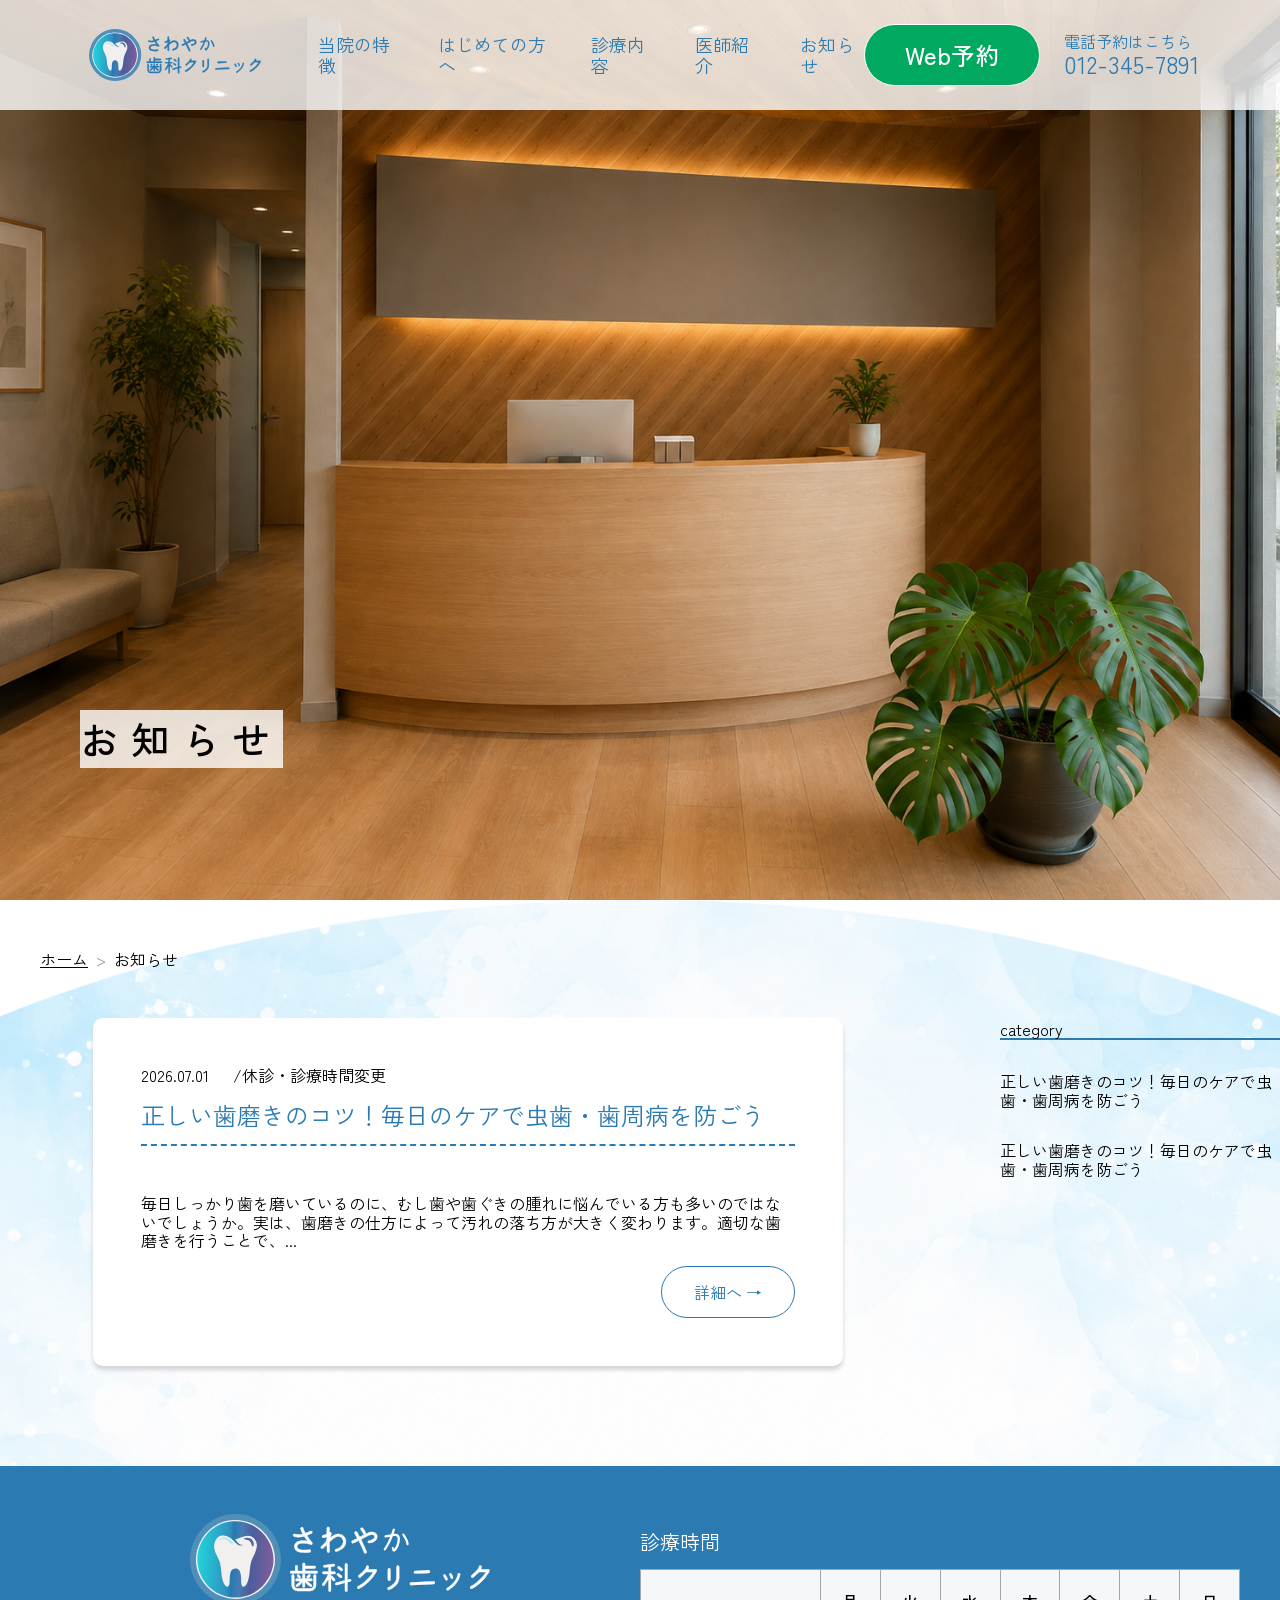
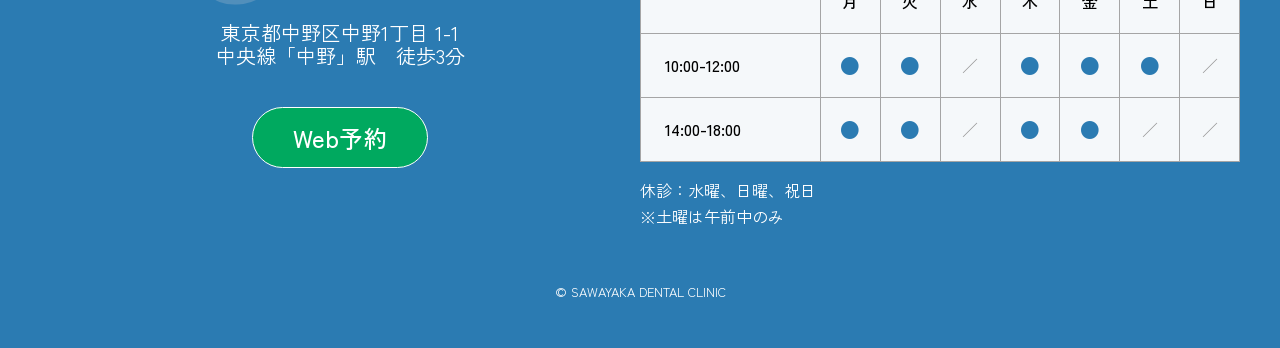
==== blog/index.html @ cb3d6bd6 "ブログページ作成（レイアウト未調整）" ====
<!doctype html>
<html lang="ja">
  <head>
    <meta charset="UTF-8" />
    <meta
      name="description"
      content="中野区のさわやか歯科クリニック。小さなお子さまからご年配の方まで安心して通える歯科医院です。痛みの少ない治療、予防歯科、最新設備でお口の健康をサポートします。"
    />
    <meta name="viewport" content="width=device-width, initial-scale=1.0" />
    <link rel="stylesheet" href="../css/destyle.css" />
    <link rel="preconnect" href="https://fonts.googleapis.com" />
    <link rel="preconnect" href="https://fonts.gstatic.com" crossorigin />
    <link
      href="https://fonts.googleapis.com/css2?family=Josefin+Sans:ital,wght@0,100..700;1,100..700&family=Zen+Kaku+Gothic+New&display=swap"
      rel="stylesheet"
    />
    <link rel="stylesheet" href="../css/style.css" />
    <title>お知らせ</title>
  </head>

  <body>
    <!-- ヘッダー -->
    <header id="header-area">
      <div class="header-menu">
        <!-- ロゴ -->
        <a href="../index.html" class="header-logo">
          <img src="../img/logo2.svg" alt="さわやか歯科医院ロゴ" />
        </a>
        <!-- ナビゲーション -->
        <nav id="header-navigation">
          <ul>
            <li><a href="../concept/index.html">当院の特徴</a></li>
            <li><a href="../new/index.html">はじめての方へ</a></li>
            <li><a href="../services/index.html">診療内容</a></li>
            <li><a href="../doctors/index.html">医師紹介</a></li>
            <li><a href="../blog/index.html">お知らせ</a></li>
          </ul>
        </nav>
      </div>

      <div class="header-contact">
        <a href="#" class="cta-button">Web予約</a>
        <div>
          <p class="tel-title">電話予約はこちら</p>
          <p class="tel-num">012-345-7891</p>
        </div>
      </div>

      <button
        id="hamburger-button"
        type="button"
        aria-label="メニュー"
        aria-controls="sp-navigation"
        aria-expanded="false"
      >
        <span></span>
        <span></span>
        <span></span>
      </button>

      <!-- SPナビゲーション -->
      <nav id="sp-navigation">
        <ul>
          <li><a href="../index.html">ホーム</a></li>
          <li><a href="../concept/index.html">当院の特徴</a></li>
          <li><a href="../new/index.html">はじめての方へ</a></li>
          <li><a href="../services/index.html">診療内容</a></li>
          <li><a href="../doctors/index.html">医師紹介</a></li>
          <li><a href="../blog/index.html">お知らせ</a></li>
        </ul>
      </nav>
    </header>
    <!-- ヘッダーここまで-->

    <main>
      <!-- First View -->
      <section id="fv">
        <picture class="fv-area">
          <!-- 800px以下：SP用 -->
          <source media="(max-width: 800px)" srcset="../img/lobby.png" />
          <!-- 1000px以下：tablet用 -->
          <source media="(max-width: 1050px)" srcset="../img/lobby.png" />
          <img
            class="fv-image fv-image--center"
            src="../img/lobby.png"
            alt="受付"
          />
        </picture>
        <div class="fv-copy">
          <h1 class="fv-message-main">
            <span class="fv-message-sub">お知らせ</span>
          </h1>
        </div>
      </section>
      <!-- First View ここまで-->

      <div class="blog-page">
        <div class="blog-layout subpage-content">
          <div>
            <!-- パンくず-->
            <div class="container section">
              <nav class="breadcrumb" aria-label="パンくずリスト">
                <ol class="breadcrumb-list">
                  <li><a href="/">ホーム</a></li>
                  <li aria-current="page">お知らせ</li>
                </ol>
              </nav>
            </div>
            <!-- パンくずここまで-->

            <!-- ブログ -->
            <section class="blog-list">
              <div class="blog-card">
                <div class="blog-card-info">
                  <p>2026.07.01</p>
                  <p>/休診・診療時間変更</p>
                </div>
                <h2>正しい歯磨きのコツ！毎日のケアで虫歯・歯周病を防ごう</h2>
                <div class="card-divider"></div>
                <p>
                  毎日しっかり歯を磨いているのに、むし歯や歯ぐきの腫れに悩んでいる方も多いのではないでしょうか。実は、歯磨きの仕方によって汚れの落ち方が大きく変わります。適切な歯磨きを行うことで、...
                </p>
                <div class="blog-button">
                  <a href="#" class="primary-button">詳細へ →</a>
                </div>
              </div>
            </section>
            <!-- ブログここまで -->
          </div>

          <!-- サイドバー -->
          <aside class="sidebar">
            <div class="sidebar-category">
              <div class="sidebar-category-title">category</div>
              <div>正しい歯磨きのコツ！毎日のケアで虫歯・歯周病を防ごう</div>
              <div>正しい歯磨きのコツ！毎日のケアで虫歯・歯周病を防ごう</div>
            </div>
            
          </aside>
          <!-- サイドバーここまで -->
        </div>
      </div>

      <!-- footer -->
      <footer class="footer">
        <div class="container">
          <div class="footer-info">
            <!-- フッター左側 -->
            <div class="footer-contents">
              <div class="footer-address">
                <div class="footer-logo">
                  <!-- ロゴ -->
                  <a href="index.html">
                    <img
                      src="../img/logo2_white.svg"
                      alt="さわやか歯科医院ロゴ"
                    />
                  </a>
                </div>
                <address>
                  <p>東京都中野区中野1丁目 1-1</p>
                  <p>中央線「中野」駅　徒歩3分</p>
                </address>
              </div>
              <div class="footer-cta">
                <a href="#" class="cta-button">Web予約</a>
              </div>
            </div>
            <!-- フッター左側ここまで -->
            <!-- 診療時間 -->
            <div class="schedule-block">
              <h2>診療時間</h2>
              <div class="schedule-table">
                <div class="schedule-cell schedule-corner"></div>
                <div class="schedule-cell schedule-day">月</div>
                <div class="schedule-cell schedule-day">火</div>
                <div class="schedule-cell schedule-day">水</div>
                <div class="schedule-cell schedule-day">木</div>
                <div class="schedule-cell schedule-day">金</div>
                <div class="schedule-cell schedule-day">土</div>
                <div class="schedule-cell schedule-day">日</div>

                <div class="schedule-cell schedule-time">10:00-12:00</div>
                <div class="schedule-cell schedule-mark">●</div>
                <div class="schedule-cell schedule-mark">●</div>
                <div class="schedule-cell schedule-mark schedule-closed">
                  ／
                </div>
                <div class="schedule-cell schedule-mark">●</div>
                <div class="schedule-cell schedule-mark">●</div>
                <div class="schedule-cell schedule-mark">●</div>
                <div class="schedule-cell schedule-mark schedule-closed">
                  ／
                </div>

                <div class="schedule-cell schedule-time">14:00-18:00</div>
                <div class="schedule-cell schedule-mark">●</div>
                <div class="schedule-cell schedule-mark">●</div>
                <div class="schedule-cell schedule-mark schedule-closed">
                  ／
                </div>
                <div class="schedule-cell schedule-mark">●</div>
                <div class="schedule-cell schedule-mark">●</div>
                <div class="schedule-cell schedule-mark schedule-closed">
                  ／
                </div>
                <div class="schedule-cell schedule-mark schedule-closed">
                  ／
                </div>
              </div>
              <p class="schedule-note">
                休診：水曜、日曜、祝日<br />
                ※土曜は午前中のみ
              </p>
            </div>
            <!-- 診療時間 ここまで-->
          </div>
          <div class="footer-map">
            <iframe
              title="さわやか歯科医院 地図"
              src="https://www.google.com/maps/embed?pb=!1m14!1m8!1m3!1d3239.833121392787!2d139.6651018!3d35.705724!3m2!1i1024!2i768!4f13.1!3m3!1m2!1s0x6018f296b32f3571%3A0x568104f2ac34074e!2z5Lit6YeO6aeF!5e0!3m2!1sja!2sjp!4v1785392628953!5m2!1sja!2sjp"
              allowfullscreen=""
              loading="lazy"
              referrerpolicy="strict-origin-when-cross-origin"
            ></iframe>
          </div>
          <div class="footer-copyright">
            <small> &copy; SAWAYAKA DENTAL CLINIC </small>
          </div>
        </div>
      </footer>
      <!-- footer ここまで-->
    </main>

    <script src="../js/top.js"></script>
  </body>
</html>
---- css/destyle.css ----
/*! destyle.css v4.0.1 | MIT License | https://github.com/nicolas-cusan/destyle.css */

/* Reset box-model and set borders */
/* ============================================ */

*,
::before,
::after {
  box-sizing: border-box;
  border-style: solid;
  border-width: 0;
  min-width: 0;
}

/* Document */
/* ============================================ */

/**
 * 1. Correct the line height in all browsers.
 * 2. Prevent adjustments of font size after orientation changes in iOS.
 * 3. Remove gray overlay on links for iOS.
 */

html {
  line-height: 1.15; /* 1 */
  -webkit-text-size-adjust: 100%; /* 2 */
  -webkit-tap-highlight-color: transparent; /* 3*/
}

/* Sections */
/* ============================================ */

/**
 * Remove the margin in all browsers.
 */

body {
  margin: 0;
}

/**
 * Render the `main` element consistently in IE.
 */

main {
  display: block;
}

/* Vertical rhythm */
/* ============================================ */

p,
table,
blockquote,
address,
pre,
iframe,
form,
figure,
dl {
  margin: 0;
}

/* Headings */
/* ============================================ */

h1,
h2,
h3,
h4,
h5,
h6 {
  font-size: inherit;
  font-weight: inherit;
  margin: 0;
}

/* Lists (enumeration) */
/* ============================================ */

ul,
ol {
  margin: 0;
  padding: 0;
  list-style: none;
}

/* Lists (definition) */
/* ============================================ */

dt {
  font-weight: bold;
}

dd {
  margin-left: 0;
}

/* Grouping content */
/* ============================================ */

/**
 * 1. Add the correct box sizing in Firefox.
 * 2. Show the overflow in Edge and IE.
 */

hr {
  box-sizing: content-box; /* 1 */
  height: 0; /* 1 */
  overflow: visible; /* 2 */
  border-top-width: 1px;
  margin: 0;
  clear: both;
  color: inherit;
}

/**
 * 1. Correct the inheritance and scaling of font size in all browsers.
 * 2. Correct the odd `em` font sizing in all browsers.
 */

pre {
  font-family: monospace, monospace; /* 1 */
  font-size: inherit; /* 2 */
}

address {
  font-style: inherit;
}

/* Text-level semantics */
/* ============================================ */

/**
 * Remove the gray background on active links in IE 10.
 */

a {
  background-color: transparent;
  text-decoration: none;
  color: inherit;
}

/**
 * 1. Remove the bottom border in Chrome 57-
 * 2. Add the correct text decoration in Chrome, Edge, IE, Opera, and Safari.
 */

abbr[title] {
  text-decoration: underline dotted; /* 2 */
}

/**
 * Add the correct font weight in Chrome, Edge, and Safari.
 */

b,
strong {
  font-weight: bolder;
}

/**
 * 1. Correct the inheritance and scaling of font size in all browsers.
 * 2. Correct the odd `em` font sizing in all browsers.
 */

code,
kbd,
samp {
  font-family: monospace, monospace; /* 1 */
  font-size: inherit; /* 2 */
}

/**
 * Add the correct font size in all browsers.
 */

small {
  font-size: 80%;
}

/**
 * Prevent `sub` and `sup` elements from affecting the line height in
 * all browsers.
 */

sub,
sup {
  font-size: 75%;
  line-height: 0;
  position: relative;
  vertical-align: baseline;
}

sub {
  bottom: -0.25em;
}

sup {
  top: -0.5em;
}

/* Replaced content */
/* ============================================ */

/**
 * Prevent vertical alignment issues.
 */

svg,
img,
embed,
object,
iframe {
  vertical-align: bottom;
}

/* Forms */
/* ============================================ */

/**
 * Reset form fields to make them styleable.
 * 1. Make form elements stylable across systems iOS especially.
 * 2. Inherit text-transform from parent.
 */

button,
input,
optgroup,
select,
textarea {
  -webkit-appearance: none; /* 1 */
  appearance: none;
  vertical-align: middle;
  color: inherit;
  font: inherit;
  background: transparent;
  padding: 0;
  margin: 0;
  border-radius: 0;
  text-align: inherit;
  text-transform: inherit; /* 2 */
}

/**
 * Correct cursors for clickable elements.
 */

button,
[type="button"],
[type="reset"],
[type="submit"] {
  cursor: pointer;
}

button:disabled,
[type="button"]:disabled,
[type="reset"]:disabled,
[type="submit"]:disabled {
  cursor: default;
}

/**
 * Improve outlines for Firefox and unify style with input elements & buttons.
 */

:-moz-focusring {
  outline: auto;
}

select:disabled {
  opacity: inherit;
}

/**
 * Remove padding
 */

option {
  padding: 0;
}

/**
 * Reset to invisible
 */

fieldset {
  margin: 0;
  padding: 0;
  min-width: 0;
}

legend {
  padding: 0;
}

/**
 * Add the correct vertical alignment in Chrome, Firefox, and Opera.
 */

progress {
  vertical-align: baseline;
}

/**
 * Remove the default vertical scrollbar in IE 10+.
 */

textarea {
  overflow: auto;
}

/**
 * Correct the cursor style of increment and decrement buttons in Chrome.
 */

[type="number"]::-webkit-inner-spin-button,
[type="number"]::-webkit-outer-spin-button {
  height: auto;
}

/**
 * Correct the outline style in Safari.
 */

[type="search"] {
  outline-offset: -2px; /* 1 */
}

/**
 * Remove the inner padding in Chrome and Safari on macOS.
 */

[type="search"]::-webkit-search-decoration {
  -webkit-appearance: none;
}

/**
 * 1. Correct the inability to style clickable types in iOS and Safari.
 * 2. Fix font inheritance.
 */

::-webkit-file-upload-button {
  -webkit-appearance: button; /* 1 */
  font: inherit; /* 2 */
}

/**
 * Fix appearance for Firefox
 */
[type="number"] {
  -moz-appearance: textfield;
}

/**
 * Clickable labels
 */

label[for] {
  cursor: pointer;
}

/* Interactive */
/* ============================================ */

/*
 * Add the correct display in Edge, IE 10+, and Firefox.
 */

details {
  display: block;
}

/*
 * Add the correct display in all browsers.
 */

summary {
  display: list-item;
}

/*
 * Remove outline for editable content.
 */

[contenteditable]:focus {
  outline: auto;
}

/* Tables */
/* ============================================ */

/**
1. Correct table border color inheritance in all Chrome and Safari.
*/

table {
  border-color: inherit; /* 1 */
  border-collapse: collapse;
}

caption {
  text-align: left;
}

td,
th {
  vertical-align: top;
  padding: 0;
}

th {
  text-align: left;
  font-weight: bold;
}
---- css/style.css ----
/* 共通 */

:root {
  --color-mainblue: #2b7bb2;
  --color-cta-normal: #00a95f;
  --color-border: #a5a5a5;
  --color-blog-card: #ffffff;  
  --header-height: 110px;

}

body {
  font-family: "Zen Kaku Gothic New", sans-serif;
}

.container {
  width: min(1280px, calc(100% - 80px));
  margin: 0 auto;
}

.container--sm {
  width: min(1000px, calc(100% - 80px));
  margin: 0 auto;
}

.section {
  padding: 50px 0;
}

.section-title {
  font-size: 32px;
  font-weight: 500;
  color: var(--color-mainblue);
  text-align: center;
  margin-bottom: 64px;
}

.section-title--sm {
  font-size: 20px;
  font-weight: 500;
  text-align: left;
  margin-bottom: 40px;
}

.primary-button {
  display: block;
  padding: 16px 32px;
  text-align: center;
  font-size: 16px;
  border-radius: 30px;
  border: 1px solid var(--color-mainblue);
  background-color: #ffffff;
  color: var(--color-mainblue);
  cursor: pointer;
}

.primary-button--sm {
  margin: 32px 0 0 auto;
  padding: 10px 24px;
  font-size: 16px;
}

.concept-card {
  display: flex;
  flex-direction: column;
  align-items: center;
  gap: 24px;
}

.card-title {
  text-align: center;
  font-size: 20px;
  font-weight: 500;
}

.sp {
  display: none;
}

.fv-area {
  display: block;
  width: 100%;
  height: 100%;
}

.fv-image {
  display: block;
  width: 100%;
  height: 100%;
  object-fit: cover;
  object-position: left center;
}

.fv-image--right {
  object-position: right center;
}

.fv-image--center {
  object-position: center center;
}

.subpage-content {
  background-image: url("../img/background.png");
  background-repeat: no-repeat;
  background-position: center top;
  background-size: cover;
}

.card-divider {
  border-bottom: 2px dashed var(--color-mainblue);
  margin-bottom: 32px;
}

/* ヘッダ */
#header-area {
  position: fixed;
  top: 0;
  left: 0;
  z-index: 100;
  display: flex;
  justify-content: space-between;
  align-items: center;
  width: 100%;
  height: var(--header-height);
  background-color: rgb(255, 255, 255, 0.8);
  padding: 0 80px;
}

.header-menu {
  display: flex;
  align-items: center;
  gap: 48px;
}

.header-logo {
  width: 190px;
  height: 52px;
  flex-shrink: 0;
}

.header-logo img {
  display: block;
  width: 100%;
  height: 100%;
}

#header-navigation ul {
  display: flex;
  gap: 40px;
  list-style: none;
}

#header-navigation li {
  font-size: clamp(16px, 1.4vw, 20px);
}

#header-navigation a {
  text-decoration: none;
  color: var(--color-mainblue);
}

.header-contact {
  display: flex;
  white-space: nowrap;
  flex-shrink: 0;
  align-items: center;
  gap: 24px;
}

.tel-title {
  font-size: 16px;
  color: var(--color-mainblue);
}

.tel-num {
  font-size: 24px;
  color: var(--color-mainblue);
}

.cta-button {
  display: inline-block;
  background-color: var(--color-cta-normal);
  padding: 16px 40px;
  border-radius: 50px;
  cursor: pointer;
  font-size: 24px;
  font-weight: 500;
  color: #ffffff;
  border: 1px solid #ffffff;
}

#hamburger-button {
  display: none;
}

/* SPメニュー */
#sp-navigation {
  position: fixed;
  top: var(--header-height);
  left: 0px;
  width: 100%;
  background-color: #bbecee;
  transform: translateY(calc(-100% - var(--header-height)));
  transition: transform 0.3s ease;
}

#sp-navigation.is-opened {
  transform: translateY(0);
}

#sp-navigation ul {
  padding-top: 40px;
}

#sp-navigation li {
  text-align: center;
  padding: 32px 0;
  border-bottom: 1px solid var(--color-mainblue);
}

/* フッター */
.footer {
  background-color: var(--color-mainblue);
  padding: 48px 0;
}

.footer-info {
  display: flex;
  justify-content: space-between;
  margin-bottom: 56px;
}

.footer-contents {
  display: flex;
  flex-direction: column;
}

.footer address {
  text-align: center;
  margin-bottom: 40px;
  font-size: 20px;
}

.footer-address-note {
  font-size: 16px; 
}

.footer-logo {
  margin-bottom: 16px;
}

.footer-logo img {
  display: block;
  width: 50%;
  margin: 0 auto;
}

.footer-cta {
  display: flex;
  justify-content: center;
}

.footer-contents,
.footer .schedule-block {
  flex: 1;
}

.footer-map {
  margin-bottom: 56px;
}

.footer iframe {
  width: 100%;
  height: 300px;
  border: 0;
}

.footer-copyright {
  display: flex;
  justify-content: center;
}

.footer small,
.footer h2,
.footer p {
  color: #ffffff;
}

.footer h2 {
  font-size: 20px;
  margin: 16px 0;
}

.footer-map {
  display: none;
}

.home .footer-map {
  display: block;
}

/* パンくず */

.breadcrumb-list {
  display: flex;
  flex-wrap: wrap;
  gap: 0.5rem;
  list-style: none;
  padding: 0;
  margin: 0;
}

.breadcrumb-list li + li::before {
  content: ">";
  margin-right: 0.5rem;
  color: #999;
}

.breadcrumb-list a {
  text-decoration: underline;
}

/* ========================================
   トップページ
======================================== */

/* First view */
#fv {
  height: 100vh;
  overflow: hidden;
  position: relative;
}

.fv-copy {
  position: absolute;
  bottom: 100px;
  left: 80px;
  font-weight: 500;
  /* color: var(--color-mainblue); */
  letter-spacing: 0.2em;
  line-height: 1.5;
}

.fv-message-main {
  font-size: clamp(42px, 5vw, 72px);
  letter-spacing: 0.2em;
}

.fv-message-sub {
  display: inline-block;
  font-size: clamp(28px, 3vw, 48px);
  background-color: rgb(255, 255, 255, 0.8);
  margin-bottom: 32px;
}

.fv-message-title {
  display: block;
  background-color: rgb(255, 255, 255, 0.8);
}

/* 診療時間とお知らせ */
#schedule .container {
  display: flex;
  align-items: flex-start;
  gap: 120px;
}

#schedule .news-block,
#schedule .schedule-block {
  flex: 1 1 0;
}

/* お知らせ */
.news-list {
  list-style: none;
  margin-bottom: 24px;
}

.news-item {
  display: flex;
  align-items: baseline;
  gap: 80px;
  padding: 16px 0;
  border-bottom: 1px dotted var(--color-border);
}

.news-date {
  flex-shrink: 0;
  font-size: 16px;
}

.news-text {
  font-size: 16px;
}

.news-button {
  display: flex;
  justify-content: flex-end;
}

/* 診療時間 */
.schedule-table {
  display: grid;
  grid-template-columns: 180px repeat(7, 1fr);
  border-top: 1px solid var(--color-border);
  border-left: 1px solid var(--color-border);
  background-color: #f5f8fa;
}

.schedule-cell {
  display: flex;
  align-items: center;
  justify-content: center;
  height: 64px;
  border-right: 1px solid var(--color-border);
  border-bottom: 1px solid var(--color-border);
  font-size: 16px;
}

.schedule-corner,
.schedule-day {
  font-weight: 500;
}

.schedule-time {
  justify-content: flex-start;
  padding-left: 24px;
  font-weight: 500;
}

.schedule-mark {
  font-size: 20px;
  color: var(--color-mainblue);
}

.schedule-closed {
  font-size: 16px;
  color: #999999;
}

.schedule-note {
  margin-top: 16px;
  font-size: 16px;
  line-height: 1.6;
  color: var(--color-mainblue);
}

/* コンセプト */
.concept-contents {
  margin-bottom: 88px;
}

.concept-contents h3 {
  font-size: 20px;
  text-align: center;
  font-weight: 500;
  margin-bottom: 48px;
}

#concept .container {
  position: relative;
}

.concept-explanation {
  display: flex;
  justify-content: center;
  align-items: center;
  gap: 80px;
  margin: 0 auto;
}

.concept-explanation-img {
  width: 450px;
  height: 300px;
}

.concept-explanation p {
  text-align: center;
  letter-spacing: 0.1em;
  line-height: 1.1;
  margin: 32px 0;
}

.concept-important-points h3 {
  font-size: 24px;
  color: var(--color-mainblue);
  text-align: center;
  margin-bottom: 48px;
}

.concept-pointcards {
  display: flex;
  justify-content: center;
  gap: 120px;
  margin-bottom: 48px;
}

.concept-card {
  width: 250px;
}

.concept-card img {
  width: 100%;
  aspect-ratio: 1 / 1;
  object-fit: cover;
  display: block;
  margin-bottom: 24px;
  border-radius: 10px;
}

.concept-button {
  display: flex;
  justify-content: center;
}

/* 診療内容 */
.service-cards {
  display: grid;
  grid-template-columns: repeat(2, 1fr);
  gap: 40px 80px;
}

.service-card {
  border: 2px solid var(--color-mainblue);
  border-radius: 10px;
  padding: 16px;
}

.service-card-contents {
  display: flex;
  gap: 32px;
  margin-bottom: 24px;
}

.service-card h3 {
  margin-bottom: 24px;
  text-align: left;
}

.service-img {
  position: relative;
  width: 160px;
  aspect-ratio: 1/1;
  border: 2px solid var(--color-mainblue);
  border-radius: 10px;
  display: flex;
  justify-content: center;
  align-items: center;
  background-color: #ffffff;
}

.service-img img {
  display: block;
  width: 90%;
  aspect-ratio: 1/1;
  object-fit: cover;
}

.service-img::after {
  content: "";
  position: absolute;
  top: 12px;
  left: 12px;
  width: 100%;
  height: 100%;
  border-radius: 10px;
  z-index: -1;
  background-color: #d5f7ff;
}

.service-list {
  list-style: none;
  margin-bottom: 24px;
}

.service-list li {
  position: relative;
  padding-left: 24px;
  padding-bottom: 16px;
}

.service-list li::before {
  content: "";
  position: absolute;
  left: 0;
  top: 0.35em;
  width: 10px;
  height: 10px;
  border-radius: 50%;
  background: var(--color-mainblue);
}

.service-button {
  display: flex;
  justify-content: flex-end;
}

/* ========================================
   当院の特徴
======================================== */

/* コンセプト */
.concept-explanation-icon {
  display: block;
  margin: 0 auto;
  width: 450px;
  aspect-ratio: 3/1;
}

/* 施設の特徴 */
.facilities-card {
  display: flex;
  gap: 72px;
  margin-bottom: 24px;
}

.facilities-card-rev {
  flex-direction: row-reverse;
}

.facilities-card-text {
  padding: 24px 0;
  flex: 1;
}

.facilities-card-img {
  display: block;
  width: 400px;
  aspect-ratio: 4/3;
  border-radius: 10px;
  flex-shrink: 0;
}

.facilities-card-text .card-title {
  text-align: left;
  margin-bottom: 56px;
}

/* ========================================
   医師紹介
======================================== */

/* first view */
.director-explanation {
  display: grid;
  grid-template-columns: 1fr 450px;
  column-gap: 96px;
  row-gap: 32px;
}

.director-photo {
  grid-column: 2;
  grid-row: 1;
}

.director-text {
  grid-column: 1;
  grid-row: 1/3;
}

.director-info {
  grid-column: 2;
  grid-row: 2;
}

.director-img {
  width: 450px;
  aspect-ratio: 1/1;
  border-radius: 10px;
}

.doctors-contents {
  display: flex;
  flex-direction: column;
  gap: 72px;
}

.name-container {
  display: flex;
  justify-content: flex-start;
  align-items: center;
  gap: 32px;
  padding-bottom: 32px;
}

.doctors-name {
  display: flex;
  flex-direction: column;
  gap: 8px; 
}

.doctors-name-jp {
  font-size: 32px;
}

.doctors-profile {
  display: grid;
  grid-template-columns: auto 1fr;
  column-gap: 24px;
  row-gap: 8px;
}

.doctors-card {
  display: flex;
  gap: 80px;
}

.doctors-card-img {
  width: 250px;
  aspect-ratio: 1/1;
  flex-shrink: 0;
  border-radius: 10px;
}

.doctors-info {
  flex: 1;
}

.doctors-comment {
  margin-bottom: 32px;
}

/* ========================================
   お知らせ
======================================== */
.blog-layout {
  display: grid;
  grid-template-columns: 1fr 280px;
  gap: 64px;
}

.blog-list {
  display: flex;
  flex-direction: column;
  gap: 64px;
  margin: 0 auto 100px;
}

.blog-card {
  display: flex;
  flex-direction: column;
  gap: 16px;
  width: min(750px, calc(100% - 100px));
  margin: 0 auto;
  padding: 48px;
  border-radius: 10px;
  background-color: var(--color-blog-card);
  box-shadow: 0 4px 4px 0 #d4d4d4;
}

.blog-card-info {
  display: flex;
  gap: 24px;
}

.blog-card h2 {
  color: var(--color-mainblue);
  font-size: 24px;
}

.blog-button {
  display: flex;
  justify-content: flex-end;
}

.sidebar-category {
  margin-top: 120px;
  display: flex;
  flex-direction: column;
  gap: 32px;
}

.sidebar-category-title {
  border-bottom: 2px solid var(--color-mainblue);
}

/* ========================================
   SPサイト ~1050px
======================================== */

@media (max-width: 1050px) {
  .container {
    width: calc(100% - 80px);
  }

  .sp {
    display: block;
  }

  .subpage-content {
    background-image: url("../img/background-sp.png");
  }

  /* ヘッダ */
  #header-area {
    padding: 0 40px;
  }

  #header-navigation {
    display: none;
  }

  .header-contact {
    display: none;
  }

  .header-logo {
    width: 200px;
    height: auto;
  }

  #hamburger-button {
    display: flex;
    flex-direction: column;
    justify-content: space-between;
    gap: 10px;
    color: var(--color-mainblue);
    border: none;
    background-color: transparent;
    cursor: pointer;
    margin-right: 20px;
  }

  #hamburger-button span {
    width: 48px;
    height: 5px;
    background-color: var(--color-mainblue);
    transition: 0.3s;
  }

  #hamburger-button.is-opened span:nth-of-type(1) {
    transform: translateY(15px) rotate(45deg);
  }

  #hamburger-button.is-opened span:nth-of-type(2) {
    opacity: 0;
  }

  #hamburger-button.is-opened span:nth-of-type(3) {
    transform: translateY(-15px) rotate(-45deg);
  }

  /* フッター */
  .footer-info {
    flex-direction: column;
    align-items: center;
  }

  .footer-logo img {
    display: block;
  }

  .footer address {
    font-size: 16px;
  }

  /* First view */
  #fv picture {
    width: 100%;
  }

  .fv-copy {
    top: calc(var(--header-height) + 80px);
    right: 60px;
    bottom: auto;
    left: auto;
    writing-mode: vertical-rl;
  }

  .fv-message-main {
    font-size: clamp(24px, 5.5vw, 48px);
  }

  .fv-message-sub {
    font-size: clamp(24px, 5.5vw, 48px);
  }

  .fv-message-title {
    margin-top: 80px;
  }

  /* お知らせと診療時間 */
  #schedule .container {
    flex-direction: column;
    align-items: center;
  }

  #schedule .section-title {
    text-align: center;
  }

  .news-block {
    width: 80%;
  }

  .news-item {
    gap: 24px;
  }

  .schedule-block {
    width: 80%;
  }

  .schedule-table {
    grid-template-columns: 160px repeat(7, 1fr);
  }

  .schedule-time {
    padding-left: 12px;
  }

  /* コンセプト */
  .concept-contents {
    margin-bottom: 36px;
  }

  .concept-explanation {
    flex-direction: column;
  }

  .concept-explanation img {
    display: none;
  }

  .concept-pointcards {
    flex-wrap: wrap;
    gap: 40px;
  }

  .service-cards {
    grid-template-columns: repeat(1, 1fr);
  }

  /* 当院の特徴 */
  .facilities-card,
  .facilities-card-rev {
    flex-direction: column;
    align-items: center;
    gap: 24px;
    margin-bottom: 24px;
  }

  .facilities-card-text {
    display: flex;
    flex-direction: column;
    align-items: center;
  }

  /* 医師紹介 */
  .director-explanation {
    display: flex;
    flex-direction: column;
    align-items: center;
  }

  .director-img {
    width: 250px;
  }

  .director-name-jp {
    font-size: 24px;
  }

  .doctors-card {
    flex-direction: column;
    align-items: center;
    gap: 16px;
  }

  .name-container {
    justify-content: center;
  }

}

@media (max-width: 450px) {
  /* 共通 */  
  .container {
    width: calc(100% - 40px);
  }

  /* ヘッダ */
  #header-area {
    padding: 0 20px;
  }

  .header-logo {
    width: 160px;
  }

  /* お知らせ・診療時間 */
  .news-block {
    width: 100%;
  }

  .schedule-block {
    width: 100%;
  }

  .schedule-table {
    grid-template-columns: 70px repeat(7, 1fr);
  }

  .schedule-cell {
    font-size: 14px;
  }

  /* コンセプト */
  .concept-contents h3 {
    margin-bottom: 24px;
  }

  .concept-explanation p {
    font-size: 14px;
    letter-spacing: 0.09em;
    margin: 20px 0;
  }

  /* 施設の特徴 */
  .facilities-card-img {
    width: 250px;
  }
}
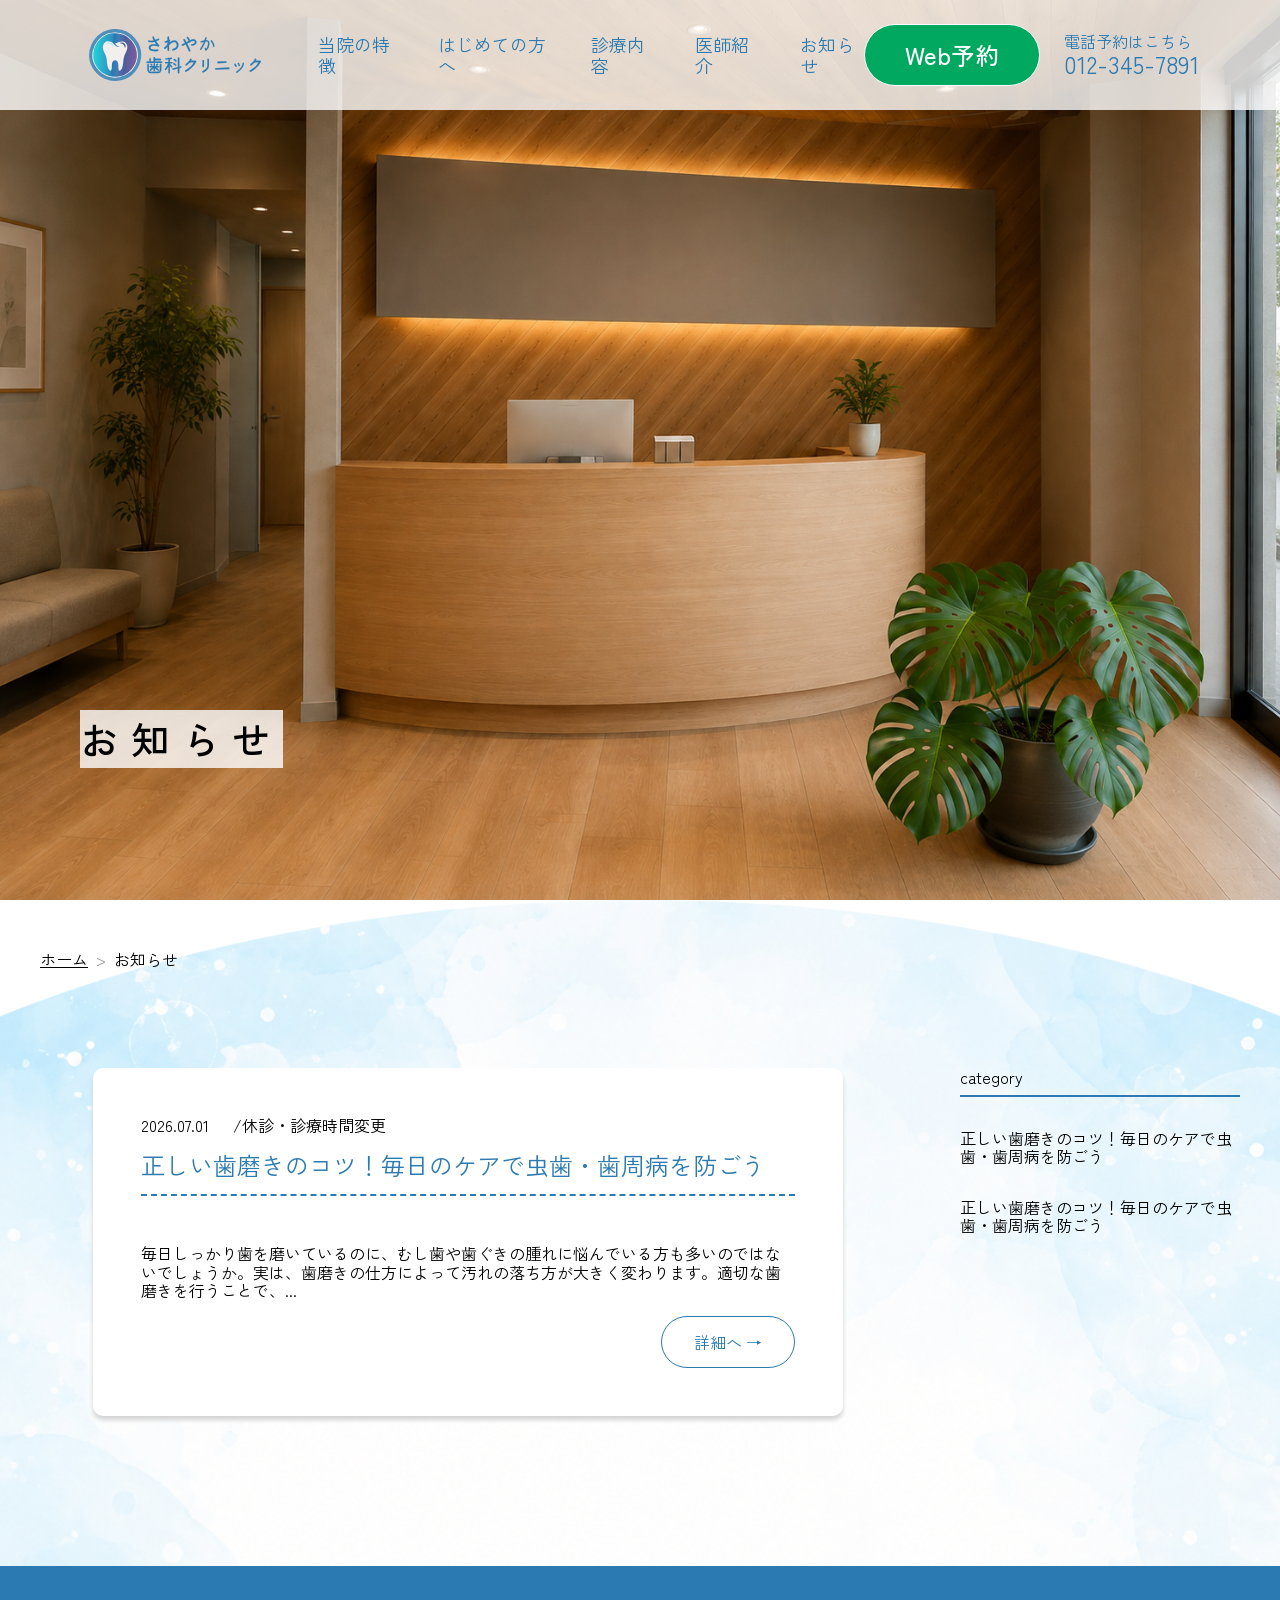
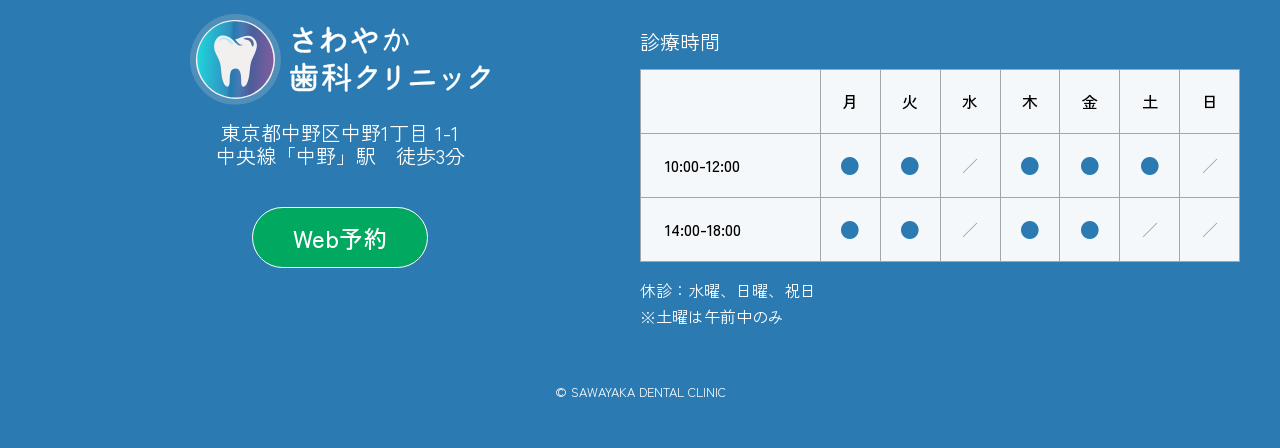
==== commit 2e00c0e7: "ブログページ PC版追加" ====
--- a/blog/index.html
+++ b/blog/index.html
@@ -94,21 +94,19 @@
       </section>
       <!-- First View ここまで-->
 
-      <div class="blog-page">
-        <div class="blog-layout subpage-content">
-          <div>
-            <!-- パンくず-->
-            <div class="container section">
-              <nav class="breadcrumb" aria-label="パンくずリスト">
-                <ol class="breadcrumb-list">
-                  <li><a href="/">ホーム</a></li>
-                  <li aria-current="page">お知らせ</li>
-                </ol>
-              </nav>
-            </div>
-            <!-- パンくずここまで-->
-
-            <!-- ブログ -->
+      <div class="blog-page subpage-content">
+        <div class="container">
+          <!-- パンくず-->
+          <nav class="breadcrumb section" aria-label="パンくずリスト">
+            <ol class="breadcrumb-list">
+              <li><a href="/">ホーム</a></li>
+              <li aria-current="page">お知らせ</li>
+            </ol>
+          </nav>
+          <!-- パンくずここまで-->
+
+          <div class="blog-layout section">
+             <!-- ブログ -->
             <section class="blog-list">
               <div class="blog-card">
                 <div class="blog-card-info">
@@ -125,19 +123,17 @@
                 </div>
               </div>
             </section>
-            <!-- ブログここまで -->
-          </div>
+            <!-- ブログここまで-->
 
           <!-- サイドバー -->
-          <aside class="sidebar">
-            <div class="sidebar-category">
+          <aside class="sidebar-category">
               <div class="sidebar-category-title">category</div>
               <div>正しい歯磨きのコツ！毎日のケアで虫歯・歯周病を防ごう</div>
               <div>正しい歯磨きのコツ！毎日のケアで虫歯・歯周病を防ごう</div>
-            </div>
-            
           </aside>
           <!-- サイドバーここまで -->
+            
+          </div>
         </div>
       </div>
 
--- a/css/style.css
+++ b/css/style.css
@@ -764,7 +764,6 @@
 }
 
 .sidebar-category {
-  margin-top: 120px;
   display: flex;
   flex-direction: column;
   gap: 32px;
@@ -772,6 +771,7 @@
 
 .sidebar-category-title {
   border-bottom: 2px solid var(--color-mainblue);
+  padding-bottom: 8px;
 }
 
 /* ========================================
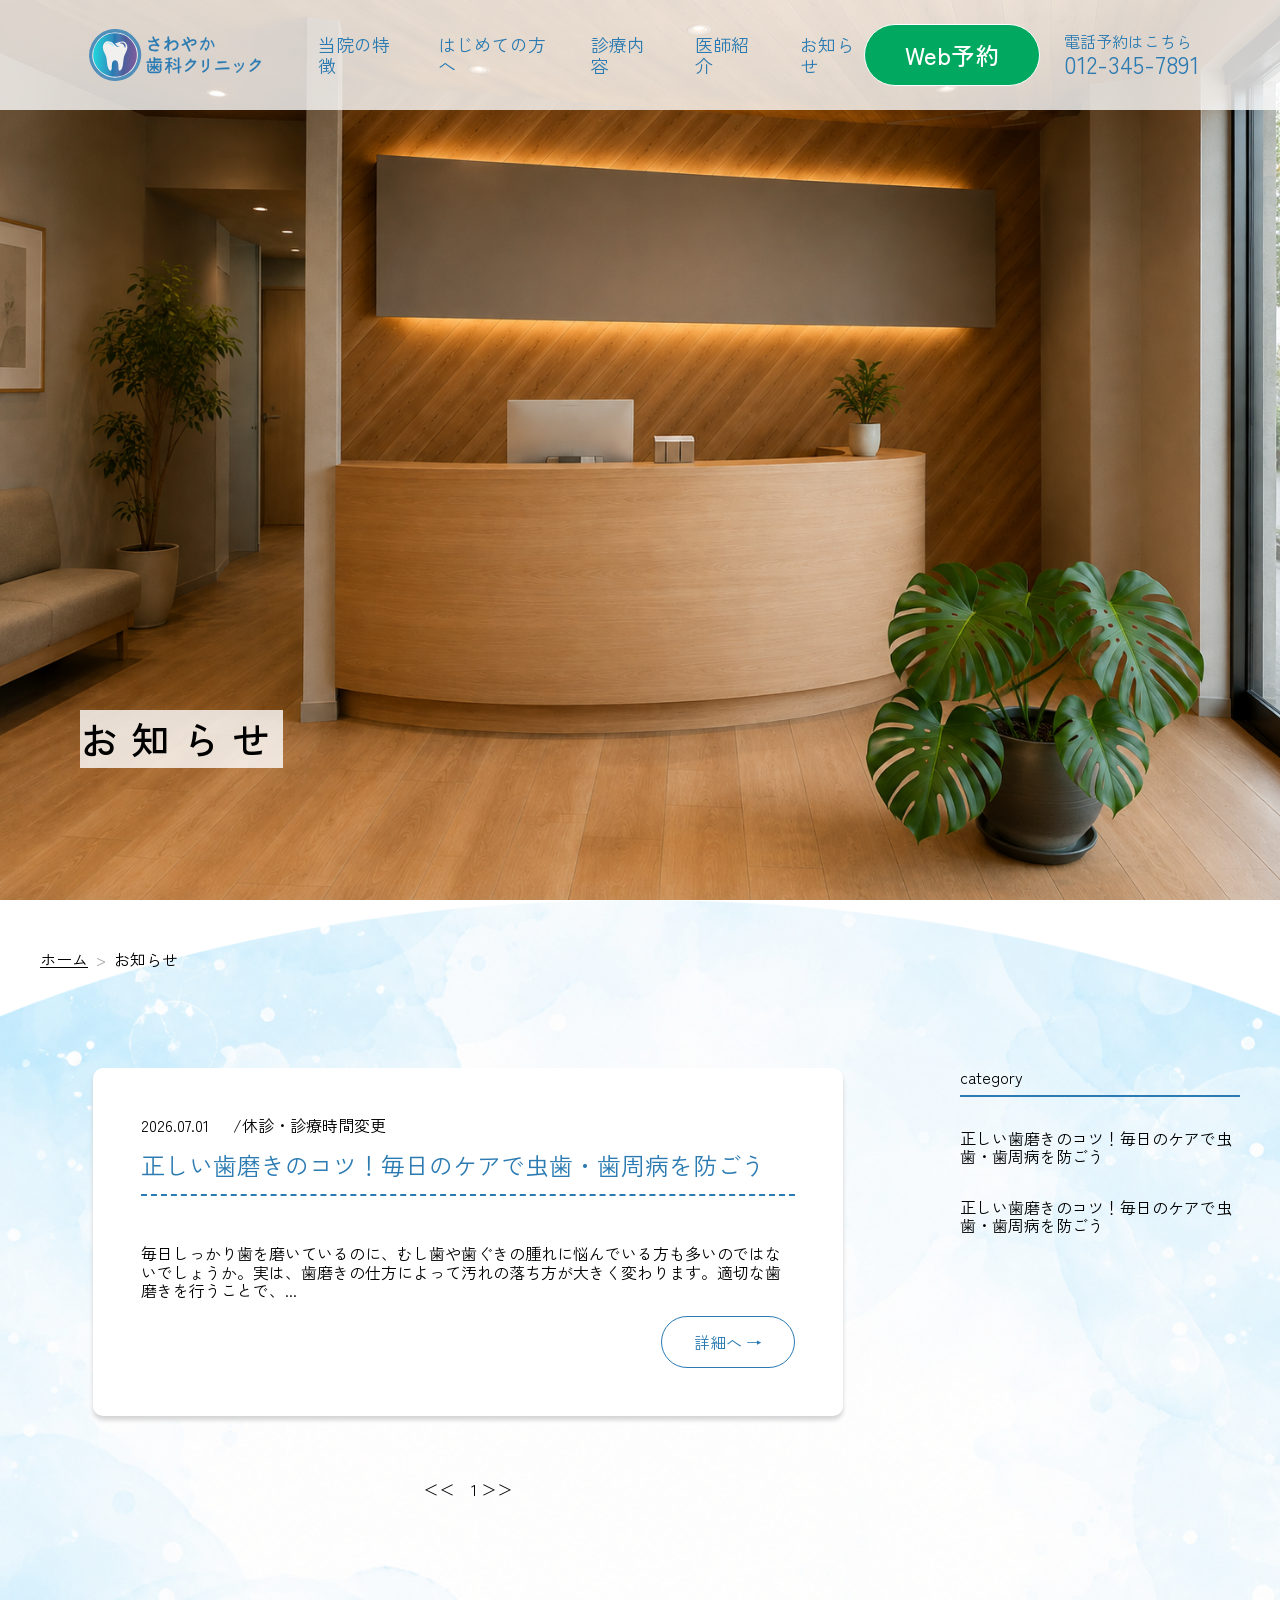
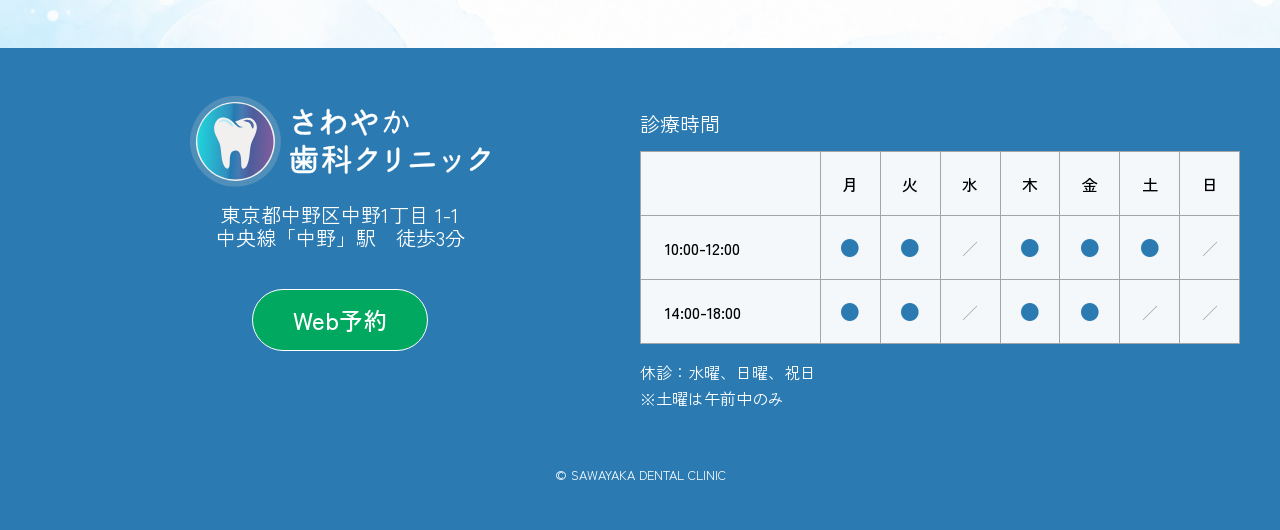
==== commit 9f02fa18: "レビュー指摘修正" ====
--- a/blog/index.html
+++ b/blog/index.html
@@ -94,7 +94,7 @@
       </section>
       <!-- First View ここまで-->
 
-      <div class="blog-page subpage-content">
+      <div class="blog-page section-background-img">
         <div class="container">
           <!-- パンくず-->
           <nav class="breadcrumb section" aria-label="パンくずリスト">
@@ -106,12 +106,12 @@
           <!-- パンくずここまで-->
 
           <div class="blog-layout section">
-             <!-- ブログ -->
+            <!-- ブログ -->
             <section class="blog-list">
               <div class="blog-card">
                 <div class="blog-card-info">
                   <p>2026.07.01</p>
-                  <p>/休診・診療時間変更</p>
+                  <p class="blog-card-tag">休診・診療時間変更</p>
                 </div>
                 <h2>正しい歯磨きのコツ！毎日のケアで虫歯・歯周病を防ごう</h2>
                 <div class="card-divider"></div>
@@ -122,17 +122,19 @@
                   <a href="#" class="primary-button">詳細へ →</a>
                 </div>
               </div>
+              <div class="blog-pagination">
+                <p>＜＜　1 ＞＞</p>
+              </div>
             </section>
             <!-- ブログここまで-->
 
-          <!-- サイドバー -->
-          <aside class="sidebar-category">
+            <!-- サイドバー -->
+            <aside class="sidebar-category">
               <div class="sidebar-category-title">category</div>
               <div>正しい歯磨きのコツ！毎日のケアで虫歯・歯周病を防ごう</div>
               <div>正しい歯磨きのコツ！毎日のケアで虫歯・歯周病を防ごう</div>
-          </aside>
-          <!-- サイドバーここまで -->
-            
+            </aside>
+            <!-- サイドバーここまで -->
           </div>
         </div>
       </div>
--- a/css/style.css
+++ b/css/style.css
@@ -4,9 +4,8 @@
   --color-mainblue: #2b7bb2;
   --color-cta-normal: #00a95f;
   --color-border: #a5a5a5;
-  --color-blog-card: #ffffff;  
+  --color-blog-card: #ffffff;
   --header-height: 110px;
-
 }
 
 body {
@@ -40,6 +39,13 @@
   font-weight: 500;
   text-align: left;
   margin-bottom: 40px;
+}
+
+.section-background-img {
+  background-image: url("../img/background.png");
+  background-repeat: no-repeat;
+  background-position: center top;
+  background-size: cover;
 }
 
 .primary-button {
@@ -99,13 +105,6 @@
   object-position: center center;
 }
 
-.subpage-content {
-  background-image: url("../img/background.png");
-  background-repeat: no-repeat;
-  background-position: center top;
-  background-size: cover;
-}
-
 .card-divider {
   border-bottom: 2px dashed var(--color-mainblue);
   margin-bottom: 32px;
@@ -265,10 +264,6 @@
   flex: 1;
 }
 
-.footer-map {
-  margin-bottom: 56px;
-}
-
 .footer iframe {
   width: 100%;
   height: 300px;
@@ -297,6 +292,7 @@
 
 .home .footer-map {
   display: block;
+  margin-bottom: 56px;
 }
 
 /* パンくず */
@@ -313,7 +309,7 @@
 .breadcrumb-list li + li::before {
   content: ">";
   margin-right: 0.5rem;
-  color: #999;
+  color: var(--color-border);
 }
 
 .breadcrumb-list a {
@@ -435,7 +431,7 @@
 
 .schedule-closed {
   font-size: 16px;
-  color: #999999;
+  color: var(--color-border);
 }
 
 .schedule-note {
@@ -758,9 +754,17 @@
   font-size: 24px;
 }
 
+.blog-card-tag::before {
+  content: "/";
+}
+
 .blog-button {
   display: flex;
   justify-content: flex-end;
+}
+
+.blog-pagination {
+  text-align: center;
 }
 
 .sidebar-category {
@@ -971,6 +975,11 @@
     justify-content: center;
   }
 
+  /* お知らせ */
+  .blog-layout {
+    display: block;
+  }
+
 }
 
 @media (max-width: 450px) {
